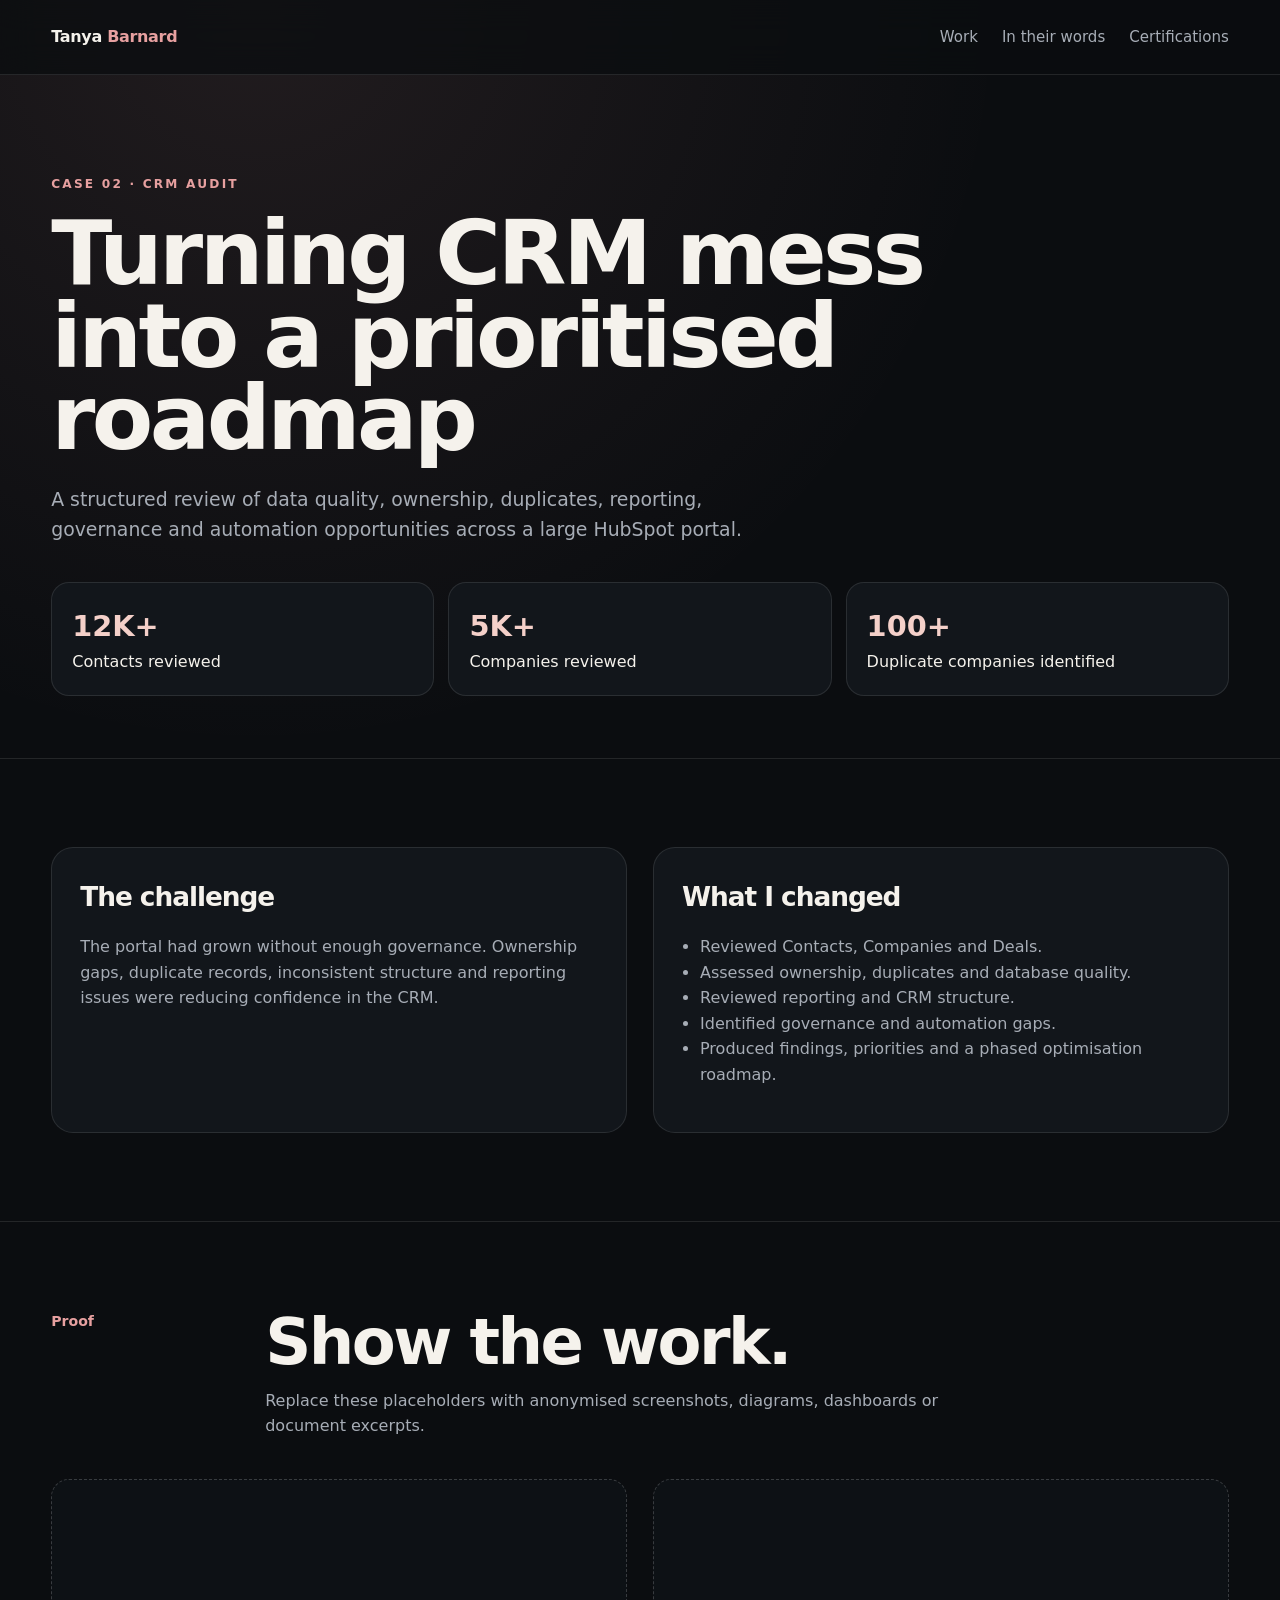
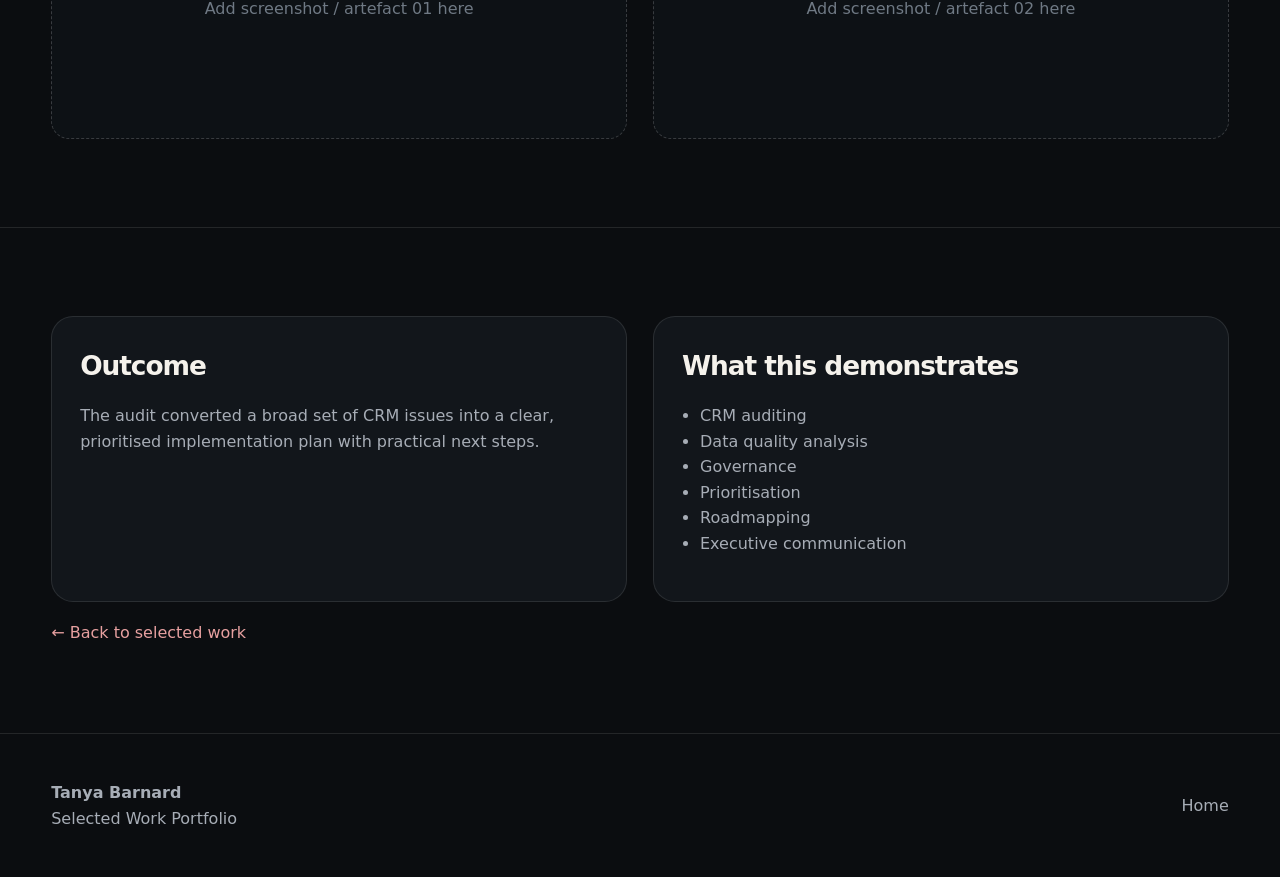
==== cases/crm-audit.html @ 6afacec3 "Create crm-audit.html" ====
<!doctype html>
<html lang="en">
<head>
  <meta charset="utf-8">
  <meta name="viewport" content="width=device-width,initial-scale=1">
  <title>HubSpot CRM Audit | Tanya Barnard</title>
  <link rel="stylesheet" href="../style.css">
</head>
<body>
<nav class="nav">
  <div class="wrap nav-inner">
    <a class="brand" href="../index.html">Tanya <span>Barnard</span></a>
    <div class="links"><a href="../index.html#work">Work</a><a href="../index.html#words">In their words</a><a href="../index.html#certs">Certifications</a></div>
  </div>
</nav>

<header class="case-hero">
  <div class="wrap">
    <div class="kicker">Case 02 · CRM Audit</div>
    <h1>Turning CRM mess into a prioritised roadmap</h1>
    <p class="case-sub">A structured review of data quality, ownership, duplicates, reporting, governance and automation opportunities across a large HubSpot portal.</p>
    <div class="case-stats">
      <div class="case-stat"><b>12K+</b><span>Contacts reviewed</span></div><div class="case-stat"><b>5K+</b><span>Companies reviewed</span></div><div class="case-stat"><b>100+</b><span>Duplicate companies identified</span></div>
    </div>
  </div>
</header>

<section class="section">
  <div class="wrap two-col">
    <div class="content-card">
      <h3>The challenge</h3>
      <p>The portal had grown without enough governance. Ownership gaps, duplicate records, inconsistent structure and reporting issues were reducing confidence in the CRM.</p>
    </div>
    <div class="content-card">
      <h3>What I changed</h3>
      <ul><li>Reviewed Contacts, Companies and Deals.</li><li>Assessed ownership, duplicates and database quality.</li><li>Reviewed reporting and CRM structure.</li><li>Identified governance and automation gaps.</li><li>Produced findings, priorities and a phased optimisation roadmap.</li></ul>
    </div>
  </div>
</section>

<section class="section">
  <div class="wrap">
    <div class="section-head">
      <div class="section-label">Proof</div>
      <div><h2>Show the work.</h2><p>Replace these placeholders with anonymised screenshots, diagrams, dashboards or document excerpts.</p></div>
    </div>
    <div class="two-col">
      <div class="proof">Add screenshot / artefact 01 here</div>
      <div class="proof">Add screenshot / artefact 02 here</div>
    </div>
  </div>
</section>

<section class="section">
  <div class="wrap two-col">
    <div class="content-card">
      <h3>Outcome</h3>
      <p>The audit converted a broad set of CRM issues into a clear, prioritised implementation plan with practical next steps.</p>
    </div>
    <div class="content-card">
      <h3>What this demonstrates</h3>
      <ul><li>CRM auditing</li><li>Data quality analysis</li><li>Governance</li><li>Prioritisation</li><li>Roadmapping</li><li>Executive communication</li></ul>
    </div>
  </div>
  <div class="wrap"><a class="back" href="../index.html#work">← Back to selected work</a></div>
</section>

<footer class="footer">
  <div class="wrap footer-row">
    <div><strong>Tanya Barnard</strong><br>Selected Work Portfolio</div>
    <div><a href="../index.html">Home</a></div>
  </div>
</footer>
</body>
</html>
---- style.css ----
:root{
  --bg:#0b0d10;
  --panel:#12161b;
  --panel-2:#171c22;
  --text:#f5f2ec;
  --muted:#a7adb6;
  --line:rgba(255,255,255,.10);
  --accent:#e7a0a0;
  --accent-2:#f4d0c9;
  --max:1180px;
  --radius:22px;
  --shadow:0 24px 60px rgba(0,0,0,.22);
}
*{box-sizing:border-box}
html{scroll-behavior:smooth}
body{
  margin:0;
  font-family:Inter,ui-sans-serif,system-ui,-apple-system,BlinkMacSystemFont,"Segoe UI",sans-serif;
  background:
    radial-gradient(circle at 20% 0%, rgba(231,160,160,.10), transparent 28%),
    var(--bg);
  color:var(--text);
  line-height:1.6;
}
a{color:inherit;text-decoration:none}
img{max-width:100%;display:block}
.wrap{width:min(92%,var(--max));margin:auto}
.nav{
  position:sticky;top:0;z-index:50;
  backdrop-filter:blur(16px);
  background:rgba(11,13,16,.78);
  border-bottom:1px solid var(--line);
}
.nav-inner{
  min-height:74px;display:flex;align-items:center;justify-content:space-between;gap:28px
}
.brand{font-weight:800;letter-spacing:-.02em}
.brand span{color:var(--accent)}
.links{display:flex;gap:24px;color:var(--muted);font-size:.94rem}
.links a:hover{color:var(--text)}
.hero{padding:112px 0 86px}
.kicker{
  text-transform:uppercase;letter-spacing:.18em;font-size:.76rem;
  color:var(--accent);font-weight:800;margin-bottom:18px
}
h1,h2,h3{letter-spacing:-.04em;margin:0}
h1{font-size:clamp(3.5rem,9vw,7.6rem);line-height:.92;max-width:1050px}
.hero p{max-width:760px;font-size:1.18rem;color:var(--muted);margin:30px 0 0}
.cta-row{display:flex;flex-wrap:wrap;gap:12px;margin-top:34px}
.btn{
  display:inline-flex;align-items:center;justify-content:center;
  padding:13px 19px;border-radius:999px;border:1px solid var(--line);
  font-weight:750;transition:.22s ease
}
.btn.primary{background:var(--accent);color:#171010;border-color:var(--accent)}
.btn:hover{transform:translateY(-2px);box-shadow:0 10px 28px rgba(0,0,0,.25)}
.section{padding:88px 0;border-top:1px solid var(--line)}
.section-head{display:grid;grid-template-columns:180px 1fr;gap:34px;margin-bottom:40px}
.section-label{color:var(--accent);font-weight:800;font-size:.88rem}
.section-head h2{font-size:clamp(2.4rem,5vw,4.6rem);line-height:1}
.section-head p{color:var(--muted);max-width:720px;margin:14px 0 0}
.metric-grid{display:grid;grid-template-columns:repeat(4,1fr);gap:16px}
.metric{
  padding:28px;border:1px solid var(--line);border-radius:var(--radius);
  background:linear-gradient(180deg,var(--panel),#0f1317);
}
.metric b{display:block;font-size:clamp(2.2rem,5vw,4rem);line-height:1;color:var(--accent-2)}
.metric span{display:block;color:var(--muted);margin-top:10px}
.project-grid{display:grid;grid-template-columns:repeat(2,1fr);gap:22px}
.project-card{
  position:relative;overflow:hidden;padding:30px;border:1px solid var(--line);
  border-radius:var(--radius);background:var(--panel);min-height:360px;
  transition:.25s ease;box-shadow:0 0 0 rgba(0,0,0,0)
}
.project-card:before{
  content:"";position:absolute;inset:auto -20% -55% 30%;height:280px;
  background:radial-gradient(circle,rgba(231,160,160,.18),transparent 60%);
  transition:.3s ease
}
.project-card:hover{
  transform:translateY(-6px);border-color:rgba(231,160,160,.45);box-shadow:var(--shadow)
}
.project-card:hover:before{transform:scale(1.15)}
.project-meta{color:var(--accent);text-transform:uppercase;letter-spacing:.14em;font-size:.75rem;font-weight:800}
.project-card h3{font-size:2rem;line-height:1.08;margin-top:18px;max-width:520px}
.project-card p{color:var(--muted);max-width:560px;margin-top:16px}
.tags{display:flex;flex-wrap:wrap;gap:8px;margin-top:22px}
.tag{border:1px solid var(--line);border-radius:999px;padding:7px 10px;color:var(--muted);font-size:.8rem}
.arrow{position:absolute;right:28px;bottom:24px;font-size:1.35rem;color:var(--accent)}
.quote-grid{display:grid;grid-template-columns:repeat(2,1fr);gap:20px}
.quote{
  padding:30px;border:1px solid var(--line);border-radius:var(--radius);background:var(--panel)
}
.quote p{font-size:1.16rem;margin:0 0 22px}
.quote footer{color:var(--muted)}
.cert-grid{display:grid;grid-template-columns:repeat(4,1fr);gap:14px}
.cert{padding:22px;border:1px solid var(--line);border-radius:18px;background:var(--panel)}
.cert small{color:var(--accent);text-transform:uppercase;letter-spacing:.1em}
.cert strong{display:block;margin-top:14px}
.site-proof{display:grid;grid-template-columns:1.25fr .75fr;gap:24px}
.site-proof .box{padding:30px;border:1px solid var(--line);border-radius:var(--radius);background:var(--panel)}
.list div{padding:12px 0;border-bottom:1px solid var(--line);color:var(--muted)}
.footer{padding:46px 0;border-top:1px solid var(--line);color:var(--muted)}
.footer-row{display:flex;justify-content:space-between;gap:20px;align-items:center}
.case-hero{padding:100px 0 62px}
.case-hero h1{font-size:clamp(3.2rem,7vw,6rem);max-width:980px}
.case-sub{font-size:1.18rem;color:var(--muted);max-width:760px;margin-top:24px}
.case-stats{display:grid;grid-template-columns:repeat(3,1fr);gap:14px;margin-top:38px}
.case-stat{padding:20px;border:1px solid var(--line);border-radius:18px;background:var(--panel)}
.case-stat b{display:block;font-size:1.8rem;color:var(--accent-2)}
.two-col{display:grid;grid-template-columns:1fr 1fr;gap:26px}
.content-card{padding:28px;border:1px solid var(--line);border-radius:var(--radius);background:var(--panel)}
.content-card h3{font-size:1.65rem;margin-bottom:14px}
.content-card p,.content-card li{color:var(--muted)}
.content-card ul{padding-left:18px}
.proof{
  min-height:260px;border:1px dashed rgba(255,255,255,.18);border-radius:18px;
  background:#0d1115;display:flex;align-items:center;justify-content:center;
  text-align:center;color:#6f7984;padding:24px
}
.back{display:inline-block;margin-top:18px;color:var(--accent)}
@media(max-width:900px){
  .metric-grid,.cert-grid{grid-template-columns:repeat(2,1fr)}
  .project-grid,.quote-grid,.two-col,.site-proof{grid-template-columns:1fr}
  .section-head{grid-template-columns:1fr}
  .case-stats{grid-template-columns:1fr}
}
@media(max-width:620px){
  .links{display:none}
  .metric-grid,.cert-grid{grid-template-columns:1fr}
  .hero{padding-top:84px}
  .footer-row{flex-direction:column;align-items:flex-start}
}
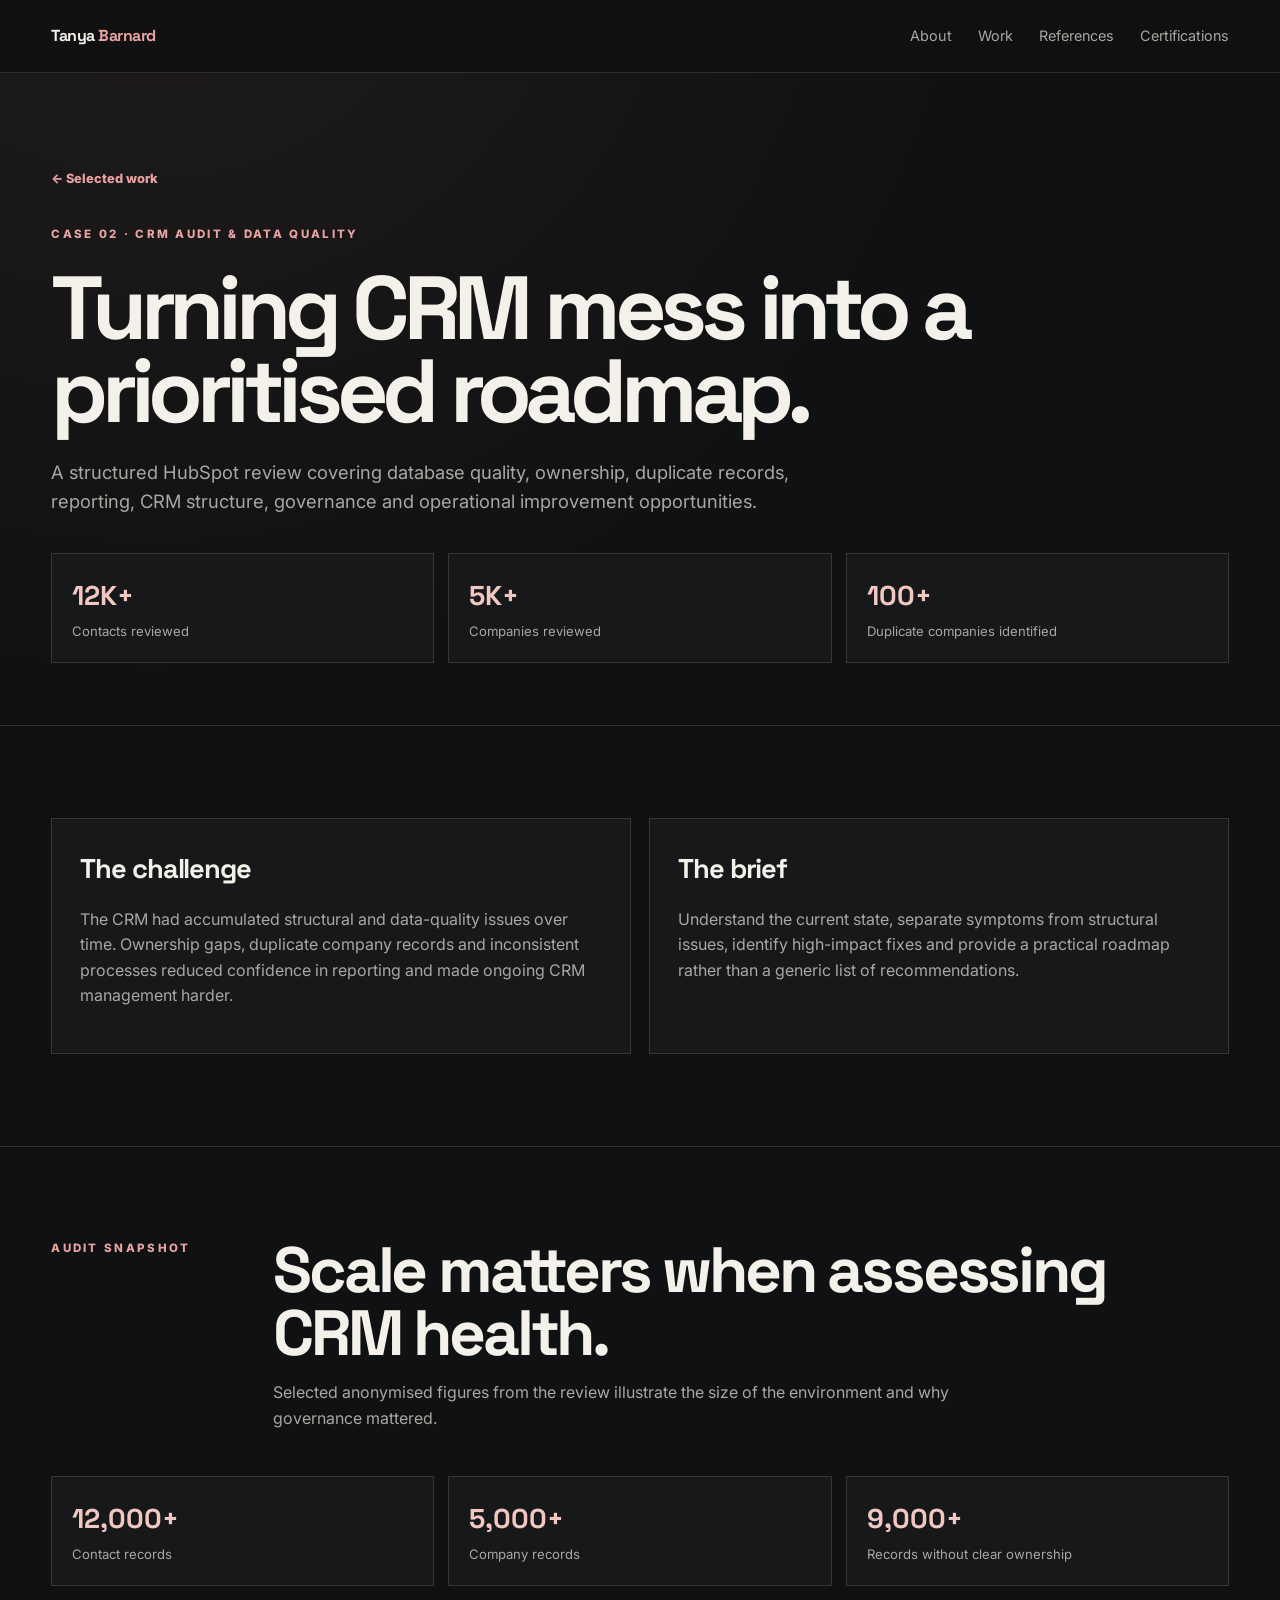
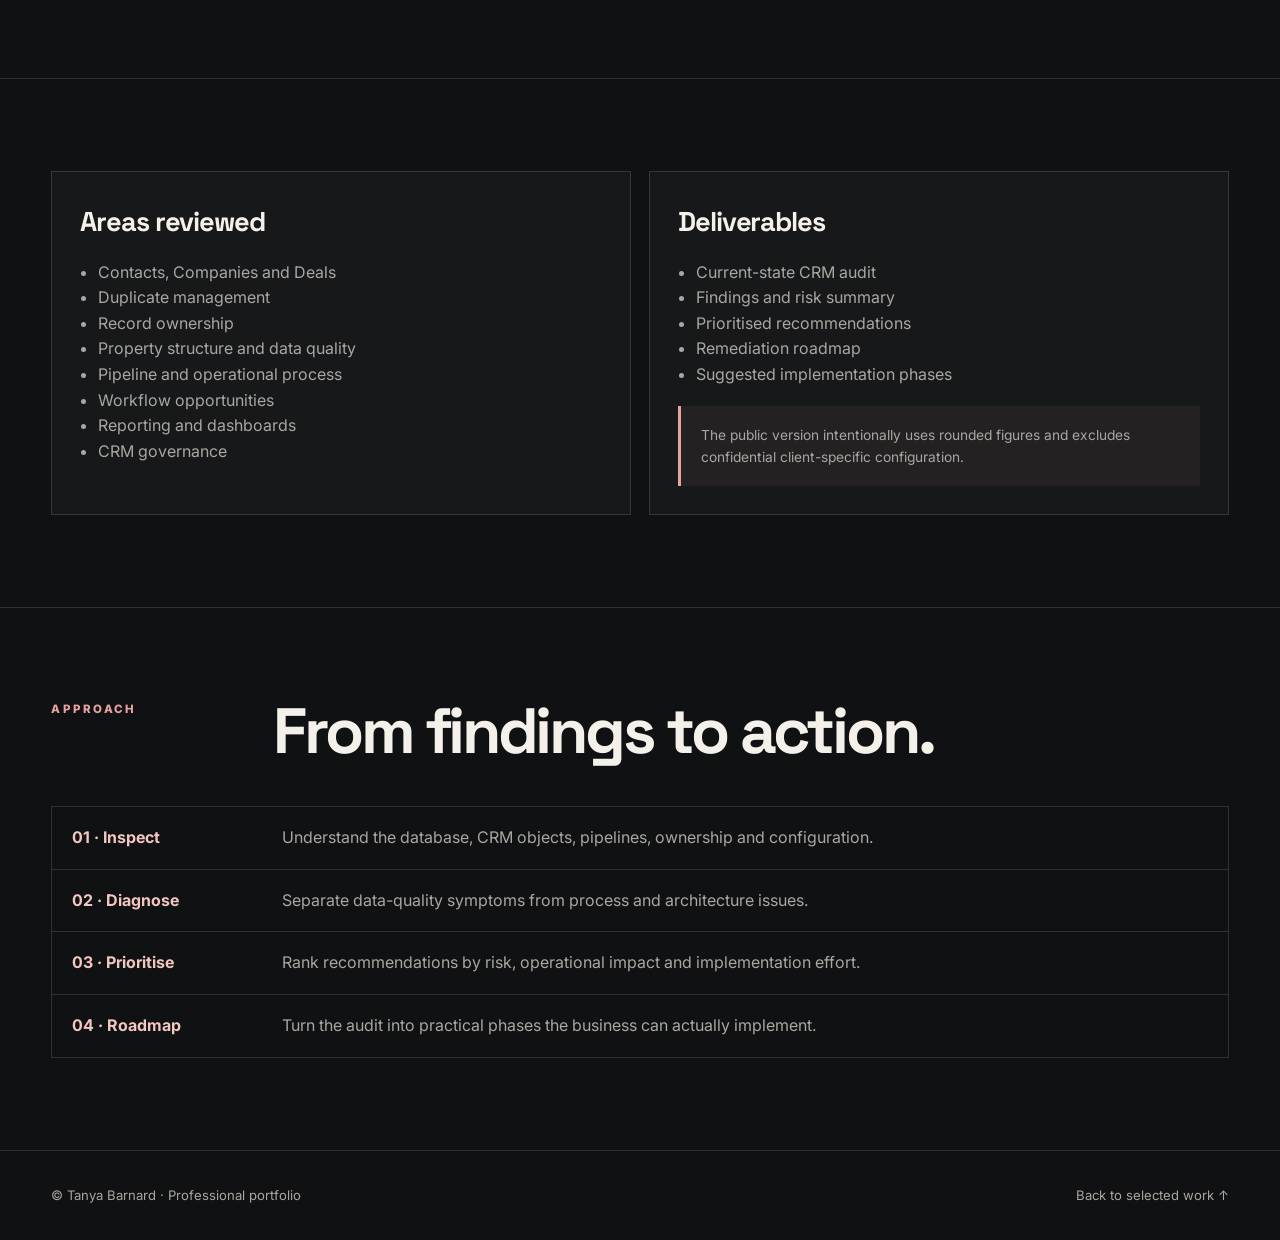
==== commit 70047df3: "Add files via upload" ====
--- a/cases/crm-audit.html
+++ b/cases/crm-audit.html
@@ -3,37 +3,47 @@
 <head>
   <meta charset="utf-8">
   <meta name="viewport" content="width=device-width,initial-scale=1">
-  <title>HubSpot CRM Audit | Tanya Barnard</title>
+  <title>HubSpot CRM Audit &amp; Data Quality | Tanya Barnard</title>
+  <meta name="description" content="HubSpot CRM Audit &amp; Data Quality case study by Tanya Barnard.">
   <link rel="stylesheet" href="../style.css">
 </head>
 <body>
 <nav class="nav">
   <div class="wrap nav-inner">
-    <a class="brand" href="../index.html">Tanya <span>Barnard</span></a>
-    <div class="links"><a href="../index.html#work">Work</a><a href="../index.html#words">In their words</a><a href="../index.html#certs">Certifications</a></div>
+    <a class="brand" href="../index.html">Tanya <b>Barnard</b></a>
+    <div class="nav-links">
+      <a href="../index.html#about">About</a>
+      <a href="../index.html#work">Work</a>
+      <a href="../index.html#references">References</a>
+      <a href="../index.html#certifications">Certifications</a>
+    </div>
   </div>
 </nav>
 
 <header class="case-hero">
   <div class="wrap">
-    <div class="kicker">Case 02 · CRM Audit</div>
-    <h1>Turning CRM mess into a prioritised roadmap</h1>
-    <p class="case-sub">A structured review of data quality, ownership, duplicates, reporting, governance and automation opportunities across a large HubSpot portal.</p>
+    <a class="back" href="../index.html#work">← Selected work</a>
+    <div class="eyebrow" style="margin-top:34px">Case 02 · CRM Audit & Data Quality</div>
+    <h1>Turning CRM mess into a prioritised roadmap.</h1>
+    <p>A structured HubSpot review covering database quality, ownership, duplicate records, reporting, CRM structure, governance and operational improvement opportunities.</p>
+
     <div class="case-stats">
-      <div class="case-stat"><b>12K+</b><span>Contacts reviewed</span></div><div class="case-stat"><b>5K+</b><span>Companies reviewed</span></div><div class="case-stat"><b>100+</b><span>Duplicate companies identified</span></div>
+      <div class="case-stat"><strong>12K+</strong><span>Contacts reviewed</span></div>
+      <div class="case-stat"><strong>5K+</strong><span>Companies reviewed</span></div>
+      <div class="case-stat"><strong>100+</strong><span>Duplicate companies identified</span></div>
     </div>
   </div>
 </header>
 
 <section class="section">
-  <div class="wrap two-col">
-    <div class="content-card">
+  <div class="wrap case-two">
+    <div class="case-panel">
       <h3>The challenge</h3>
-      <p>The portal had grown without enough governance. Ownership gaps, duplicate records, inconsistent structure and reporting issues were reducing confidence in the CRM.</p>
+      <p>The CRM had accumulated structural and data-quality issues over time. Ownership gaps, duplicate company records and inconsistent processes reduced confidence in reporting and made ongoing CRM management harder.</p>
     </div>
-    <div class="content-card">
-      <h3>What I changed</h3>
-      <ul><li>Reviewed Contacts, Companies and Deals.</li><li>Assessed ownership, duplicates and database quality.</li><li>Reviewed reporting and CRM structure.</li><li>Identified governance and automation gaps.</li><li>Produced findings, priorities and a phased optimisation roadmap.</li></ul>
+    <div class="case-panel">
+      <h3>The brief</h3>
+      <p>Understand the current state, separate symptoms from structural issues, identify high-impact fixes and provide a practical roadmap rather than a generic list of recommendations.</p>
     </div>
   </div>
 </section>
@@ -41,35 +51,72 @@
 <section class="section">
   <div class="wrap">
     <div class="section-head">
-      <div class="section-label">Proof</div>
-      <div><h2>Show the work.</h2><p>Replace these placeholders with anonymised screenshots, diagrams, dashboards or document excerpts.</p></div>
+      <div class="eyebrow">Audit snapshot</div>
+      <div>
+        <h2>Scale matters when assessing CRM health.</h2>
+        <p>Selected anonymised figures from the review illustrate the size of the environment and why governance mattered.</p>
+      </div>
     </div>
-    <div class="two-col">
-      <div class="proof">Add screenshot / artefact 01 here</div>
-      <div class="proof">Add screenshot / artefact 02 here</div>
+
+    <div class="case-stats">
+      <div class="case-stat"><strong>12,000+</strong><span>Contact records</span></div>
+      <div class="case-stat"><strong>5,000+</strong><span>Company records</span></div>
+      <div class="case-stat"><strong>9,000+</strong><span>Records without clear ownership</span></div>
     </div>
   </div>
 </section>
 
 <section class="section">
-  <div class="wrap two-col">
-    <div class="content-card">
-      <h3>Outcome</h3>
-      <p>The audit converted a broad set of CRM issues into a clear, prioritised implementation plan with practical next steps.</p>
+  <div class="wrap case-two">
+    <div class="case-panel">
+      <h3>Areas reviewed</h3>
+      <ul>
+        <li>Contacts, Companies and Deals</li>
+        <li>Duplicate management</li>
+        <li>Record ownership</li>
+        <li>Property structure and data quality</li>
+        <li>Pipeline and operational process</li>
+        <li>Workflow opportunities</li>
+        <li>Reporting and dashboards</li>
+        <li>CRM governance</li>
+      </ul>
     </div>
-    <div class="content-card">
-      <h3>What this demonstrates</h3>
-      <ul><li>CRM auditing</li><li>Data quality analysis</li><li>Governance</li><li>Prioritisation</li><li>Roadmapping</li><li>Executive communication</li></ul>
+
+    <div class="case-panel">
+      <h3>Deliverables</h3>
+      <ul>
+        <li>Current-state CRM audit</li>
+        <li>Findings and risk summary</li>
+        <li>Prioritised recommendations</li>
+        <li>Remediation roadmap</li>
+        <li>Suggested implementation phases</li>
+      </ul>
+      <div class="case-note">The public version intentionally uses rounded figures and excludes confidential client-specific configuration.</div>
     </div>
   </div>
-  <div class="wrap"><a class="back" href="../index.html#work">← Back to selected work</a></div>
+</section>
+
+<section class="section">
+  <div class="wrap">
+    <div class="section-head">
+      <div class="eyebrow">Approach</div>
+      <div><h2>From findings to action.</h2></div>
+    </div>
+
+    <div class="timeline">
+      <div class="timeline-row"><strong>01 · Inspect</strong><span>Understand the database, CRM objects, pipelines, ownership and configuration.</span></div>
+      <div class="timeline-row"><strong>02 · Diagnose</strong><span>Separate data-quality symptoms from process and architecture issues.</span></div>
+      <div class="timeline-row"><strong>03 · Prioritise</strong><span>Rank recommendations by risk, operational impact and implementation effort.</span></div>
+      <div class="timeline-row"><strong>04 · Roadmap</strong><span>Turn the audit into practical phases the business can actually implement.</span></div>
+    </div>
+  </div>
 </section>
 
 <footer class="footer">
   <div class="wrap footer-row">
-    <div><strong>Tanya Barnard</strong><br>Selected Work Portfolio</div>
-    <div><a href="../index.html">Home</a></div>
+    <span>© Tanya Barnard · Professional portfolio</span>
+    <span><a href="../index.html#work">Back to selected work ↑</a></span>
   </div>
 </footer>
 </body>
-</html>
+</html>
--- a/style.css
+++ b/style.css
@@ -1,134 +1,323 @@
+
+@import url('https://fonts.googleapis.com/css2?family=Inter:wght@400;500;600;700;800&family=Space+Grotesk:wght@500;600;700&display=swap');
 
 :root{
-  --bg:#0b0d10;
-  --panel:#12161b;
-  --panel-2:#171c22;
-  --text:#f5f2ec;
-  --muted:#a7adb6;
-  --line:rgba(255,255,255,.10);
-  --accent:#e7a0a0;
-  --accent-2:#f4d0c9;
+  --bg:#101112;
+  --panel:#16181a;
+  --panel-2:#1b1d20;
+  --text:#f4f1eb;
+  --muted:#aaa7a2;
+  --subtle:#74716d;
+  --accent:#e9a2a2;
+  --accent-soft:#f3c7c1;
+  --cream:#f1eee7;
+  --ink:#111214;
+  --line:rgba(255,255,255,.13);
+  --line-strong:rgba(255,255,255,.24);
   --max:1180px;
-  --radius:22px;
-  --shadow:0 24px 60px rgba(0,0,0,.22);
-}
+}
+
 *{box-sizing:border-box}
 html{scroll-behavior:smooth}
 body{
   margin:0;
-  font-family:Inter,ui-sans-serif,system-ui,-apple-system,BlinkMacSystemFont,"Segoe UI",sans-serif;
   background:
-    radial-gradient(circle at 20% 0%, rgba(231,160,160,.10), transparent 28%),
+    radial-gradient(circle at 12% -5%, rgba(233,162,162,.08), transparent 26%),
     var(--bg);
   color:var(--text);
+  font-family:"Inter",system-ui,-apple-system,BlinkMacSystemFont,"Segoe UI",sans-serif;
   line-height:1.6;
 }
 a{color:inherit;text-decoration:none}
-img{max-width:100%;display:block}
-.wrap{width:min(92%,var(--max));margin:auto}
+img{display:block;max-width:100%}
+button,input,textarea{font:inherit}
+.wrap{width:min(92%,var(--max));margin-inline:auto}
+.display{font-family:"Space Grotesk","Inter",sans-serif;letter-spacing:-.05em}
+.eyebrow{
+  font-size:.72rem;font-weight:800;letter-spacing:.2em;text-transform:uppercase;color:var(--accent)
+}
+.section{padding:92px 0;border-top:1px solid var(--line)}
+.section-head{
+  display:grid;grid-template-columns:180px 1fr;gap:42px;align-items:start;margin-bottom:44px
+}
+.section-head h2{
+  font-family:"Space Grotesk","Inter",sans-serif;
+  font-size:clamp(2.7rem,5vw,4.8rem);
+  line-height:.98;letter-spacing:-.05em;margin:0
+}
+.section-head p{max-width:720px;color:var(--muted);margin:16px 0 0}
+.muted{color:var(--muted)}
+
 .nav{
-  position:sticky;top:0;z-index:50;
-  backdrop-filter:blur(16px);
-  background:rgba(11,13,16,.78);
-  border-bottom:1px solid var(--line);
+  position:sticky;top:0;z-index:99;
+  background:rgba(16,17,18,.88);
+  backdrop-filter:blur(18px);
+  border-bottom:1px solid var(--line)
 }
 .nav-inner{
-  min-height:74px;display:flex;align-items:center;justify-content:space-between;gap:28px
-}
-.brand{font-weight:800;letter-spacing:-.02em}
-.brand span{color:var(--accent)}
-.links{display:flex;gap:24px;color:var(--muted);font-size:.94rem}
-.links a:hover{color:var(--text)}
-.hero{padding:112px 0 86px}
-.kicker{
-  text-transform:uppercase;letter-spacing:.18em;font-size:.76rem;
-  color:var(--accent);font-weight:800;margin-bottom:18px
-}
-h1,h2,h3{letter-spacing:-.04em;margin:0}
-h1{font-size:clamp(3.5rem,9vw,7.6rem);line-height:.92;max-width:1050px}
-.hero p{max-width:760px;font-size:1.18rem;color:var(--muted);margin:30px 0 0}
-.cta-row{display:flex;flex-wrap:wrap;gap:12px;margin-top:34px}
+  min-height:72px;display:flex;align-items:center;justify-content:space-between;gap:24px
+}
+.brand{font-family:"Space Grotesk","Inter",sans-serif;font-weight:700;letter-spacing:-.03em}
+.brand b{color:var(--accent)}
+.nav-links{display:flex;gap:26px;color:var(--muted);font-size:.9rem}
+.nav-links a{transition:.2s ease}
+.nav-links a:hover{color:var(--text)}
+
+.hero{padding:96px 0 80px}
+.hero-grid{display:grid;grid-template-columns:1.2fr .8fr;gap:72px;align-items:center}
+.role-chip{
+  display:inline-flex;padding:7px 12px;background:var(--accent);color:var(--ink);
+  font-size:.72rem;font-weight:800;letter-spacing:.08em;text-transform:uppercase;margin-bottom:24px
+}
+.hero h1{
+  font-family:"Space Grotesk","Inter",sans-serif;
+  font-size:clamp(4rem,8vw,7.4rem);
+  line-height:.87;letter-spacing:-.07em;margin:0
+}
+.hero h1 span{color:var(--accent)}
+.hero-lead{font-size:1.32rem;line-height:1.45;max-width:680px;margin:30px 0 0}
+.hero-about{max-width:680px;color:var(--muted);margin:18px 0 0}
+.hero-about strong{color:var(--text);font-weight:600}
+.focus-label{
+  margin-top:34px;color:var(--subtle);font-size:.67rem;font-weight:800;letter-spacing:.16em;text-transform:uppercase
+}
+.focus-tags{display:flex;flex-wrap:wrap;gap:9px;margin-top:12px}
+.focus-tags span{
+  border:1px solid var(--line-strong);padding:8px 12px;font-size:.78rem;font-weight:700
+}
+.hero-actions{display:flex;flex-wrap:wrap;gap:12px;margin-top:34px}
 .btn{
   display:inline-flex;align-items:center;justify-content:center;
-  padding:13px 19px;border-radius:999px;border:1px solid var(--line);
-  font-weight:750;transition:.22s ease
-}
-.btn.primary{background:var(--accent);color:#171010;border-color:var(--accent)}
-.btn:hover{transform:translateY(-2px);box-shadow:0 10px 28px rgba(0,0,0,.25)}
-.section{padding:88px 0;border-top:1px solid var(--line)}
-.section-head{display:grid;grid-template-columns:180px 1fr;gap:34px;margin-bottom:40px}
-.section-label{color:var(--accent);font-weight:800;font-size:.88rem}
-.section-head h2{font-size:clamp(2.4rem,5vw,4.6rem);line-height:1}
-.section-head p{color:var(--muted);max-width:720px;margin:14px 0 0}
-.metric-grid{display:grid;grid-template-columns:repeat(4,1fr);gap:16px}
-.metric{
-  padding:28px;border:1px solid var(--line);border-radius:var(--radius);
-  background:linear-gradient(180deg,var(--panel),#0f1317);
-}
-.metric b{display:block;font-size:clamp(2.2rem,5vw,4rem);line-height:1;color:var(--accent-2)}
-.metric span{display:block;color:var(--muted);margin-top:10px}
-.project-grid{display:grid;grid-template-columns:repeat(2,1fr);gap:22px}
+  border:1px solid var(--line-strong);padding:12px 19px;font-weight:800;transition:.2s ease
+}
+.btn.primary{background:var(--cream);color:var(--ink);border-color:var(--cream)}
+.btn:hover{transform:translateY(-2px)}
+.photo-frame{position:relative;padding:11px 0 0 11px}
+.photo-frame:before{
+  content:"";position:absolute;inset:0 11px 11px 0;border:1px solid var(--accent);z-index:0
+}
+.hero-photo{
+  position:relative;z-index:1;width:100%;aspect-ratio:4/5;object-fit:cover;
+  filter:grayscale(100%) contrast(1.04);transition:filter .55s ease, transform .55s ease
+}
+.photo-frame:hover .hero-photo{filter:grayscale(0%) contrast(1);transform:translate(-3px,3px)}
+
+.tools{
+  overflow:hidden;border-top:1px solid var(--line);border-bottom:1px solid var(--line)
+}
+.tools-meta{
+  display:flex;justify-content:space-between;gap:20px;padding:28px 0 14px;
+  color:var(--accent);font-size:.66rem;font-weight:800;letter-spacing:.2em;text-transform:uppercase
+}
+.ticker{overflow:hidden;white-space:nowrap;padding:0 0 26px}
+.ticker-track{
+  display:inline-flex;align-items:center;gap:34px;min-width:max-content;
+  animation:marquee 34s linear infinite
+}
+.ticker:hover .ticker-track{animation-play-state:paused}
+.ticker-track span{
+  font-family:"Space Grotesk","Inter",sans-serif;font-size:clamp(1.8rem,3.7vw,3rem);
+  font-weight:600;color:#5d5f62;letter-spacing:-.04em
+}
+.ticker-track i{font-style:normal;color:#34363a;font-size:.7rem}
+@keyframes marquee{to{transform:translateX(-50%)}}
+
+.skills-intro{
+  display:grid;grid-template-columns:1fr .58fr;gap:54px;
+  padding-bottom:40px;border-bottom:1px solid var(--line)
+}
+.skills-intro h2{
+  font-family:"Space Grotesk","Inter",sans-serif;font-size:clamp(3.1rem,6vw,5.2rem);
+  line-height:.95;letter-spacing:-.06em;margin:12px 0 0
+}
+.skills-intro h2 span{color:var(--accent)}
+.skills-intro p{color:var(--muted);margin:12px 0 0}
+.skills-grid{
+  display:grid;grid-template-columns:repeat(4,1fr);
+  border-left:1px solid var(--line);margin-top:44px
+}
+.skill-card{
+  padding:24px;min-height:385px;border-right:1px solid var(--line);
+  border-top:1px solid var(--line);border-bottom:1px solid var(--line)
+}
+.skill-top{display:flex;justify-content:space-between;align-items:center;margin-bottom:28px}
+.skill-no{
+  background:var(--accent);color:var(--ink);padding:4px 8px;
+  font-size:.64rem;font-weight:900;letter-spacing:.08em
+}
+.skill-glyph{color:#9b9893}
+.skill-card h3{
+  font-family:"Space Grotesk","Inter",sans-serif;font-size:1.28rem;line-height:1.08;margin:0 0 8px
+}
+.skill-card > p{font-size:.82rem;color:var(--muted);min-height:50px}
+.skill-list{list-style:none;padding:0;margin:24px 0 0}
+.skill-list li{
+  display:flex;justify-content:space-between;gap:14px;align-items:center;
+  padding:11px 0;border-bottom:1px solid var(--line);
+  font-size:.75rem;font-weight:800;letter-spacing:.05em;text-transform:uppercase;color:#bbb
+}
+.skill-list li:after{content:"";width:22px;height:2px;background:var(--accent);opacity:.7}
+
+.workstyle-grid{display:grid;grid-template-columns:.9fr 1.1fr;gap:22px}
+.pattern-card,.strength-card{
+  background:var(--panel);border:1px solid var(--line);padding:30px
+}
+.pattern-card h3,.strength-card h3{
+  font-family:"Space Grotesk","Inter",sans-serif;font-size:1.65rem;margin:0 0 8px;letter-spacing:-.04em
+}
+.pattern-card > p,.strength-card > p{color:var(--muted);font-size:.9rem}
+.bar-row{display:grid;grid-template-columns:92px 1fr 48px;gap:14px;align-items:center;margin-top:18px}
+.bar-row span{font-size:.78rem;color:#c9c6c0;font-weight:700}
+.bar{height:10px;background:#24272a;overflow:hidden}
+.bar > b{display:block;height:100%;background:var(--accent)}
+.bar-row strong{text-align:right;font-size:.82rem}
+.strength-tags{display:flex;flex-wrap:wrap;gap:10px;margin-top:24px}
+.strength-tags span{
+  border:1px solid var(--line-strong);padding:10px 13px;font-weight:700;font-size:.85rem
+}
+.strength-tags span.primary{background:var(--accent);color:var(--ink);border-color:var(--accent)}
+.assessment-caption{
+  margin-top:18px;color:var(--subtle);font-size:.74rem
+}
+
+.project-grid{display:grid;grid-template-columns:repeat(2,1fr);gap:18px}
 .project-card{
-  position:relative;overflow:hidden;padding:30px;border:1px solid var(--line);
-  border-radius:var(--radius);background:var(--panel);min-height:360px;
-  transition:.25s ease;box-shadow:0 0 0 rgba(0,0,0,0)
+  position:relative;overflow:hidden;min-height:360px;padding:30px;
+  background:var(--panel);border:1px solid var(--line);transition:.25s ease
 }
 .project-card:before{
-  content:"";position:absolute;inset:auto -20% -55% 30%;height:280px;
-  background:radial-gradient(circle,rgba(231,160,160,.18),transparent 60%);
+  content:"";position:absolute;width:330px;height:330px;right:-180px;bottom:-220px;
+  background:radial-gradient(circle,rgba(233,162,162,.23),transparent 66%);
   transition:.3s ease
 }
 .project-card:hover{
-  transform:translateY(-6px);border-color:rgba(231,160,160,.45);box-shadow:var(--shadow)
-}
-.project-card:hover:before{transform:scale(1.15)}
-.project-meta{color:var(--accent);text-transform:uppercase;letter-spacing:.14em;font-size:.75rem;font-weight:800}
-.project-card h3{font-size:2rem;line-height:1.08;margin-top:18px;max-width:520px}
-.project-card p{color:var(--muted);max-width:560px;margin-top:16px}
-.tags{display:flex;flex-wrap:wrap;gap:8px;margin-top:22px}
-.tag{border:1px solid var(--line);border-radius:999px;padding:7px 10px;color:var(--muted);font-size:.8rem}
-.arrow{position:absolute;right:28px;bottom:24px;font-size:1.35rem;color:var(--accent)}
-.quote-grid{display:grid;grid-template-columns:repeat(2,1fr);gap:20px}
-.quote{
-  padding:30px;border:1px solid var(--line);border-radius:var(--radius);background:var(--panel)
-}
-.quote p{font-size:1.16rem;margin:0 0 22px}
-.quote footer{color:var(--muted)}
+  transform:translateY(-6px);border-color:rgba(233,162,162,.55);
+  box-shadow:0 24px 60px rgba(0,0,0,.22)
+}
+.project-card:hover:before{transform:scale(1.5)}
+.project-meta{
+  color:var(--accent);font-size:.68rem;font-weight:800;letter-spacing:.14em;text-transform:uppercase
+}
+.project-card h3{
+  font-family:"Space Grotesk","Inter",sans-serif;font-size:2rem;line-height:1.06;
+  letter-spacing:-.05em;margin:24px 0 0;max-width:540px
+}
+.project-card p{color:var(--muted);max-width:570px}
+.project-metrics{display:flex;flex-wrap:wrap;gap:16px;margin:24px 0 0}
+.project-metrics strong{
+  display:block;font-family:"Space Grotesk","Inter",sans-serif;font-size:1.3rem;color:var(--accent-soft)
+}
+.project-metrics span{font-size:.72rem;color:var(--muted)}
+.tags{display:flex;flex-wrap:wrap;gap:7px;margin-top:22px}
+.tags span{border:1px solid var(--line);padding:6px 9px;color:#aaa;font-size:.72rem}
+.project-arrow{position:absolute;right:26px;bottom:22px;color:var(--accent);font-size:1.3rem}
+.project-card.wide{grid-column:span 2}
+
+.references-title{
+  font-family:"Space Grotesk","Inter",sans-serif;font-size:clamp(3.8rem,7vw,6.4rem);
+  line-height:.95;letter-spacing:-.07em;font-weight:500;margin:12px 0 58px
+}
+.references-title span{color:var(--accent)}
+.refs-grid{display:grid;grid-template-columns:1.25fr .75fr;gap:18px}
+.ref-card{
+  min-height:370px;padding:42px;margin:0;display:flex;flex-direction:column;justify-content:space-between
+}
+.ref-card.light{background:var(--cream);color:var(--ink)}
+.ref-card.dark{background:var(--panel-2);border:1px solid var(--line)}
+.quote-mark{font-family:Georgia,serif;font-size:4.5rem;line-height:.7;color:#7b7974}
+.ref-card p{font-size:1.12rem;line-height:1.72;margin:26px 0 32px}
+.ref-card footer{padding-top:18px;border-top:1px solid rgba(120,120,120,.4)}
+.ref-card footer strong,.ref-card footer span{display:block}
+.ref-card footer span{font-size:.8rem;margin-top:4px;opacity:.65}
+.refs-grid .ref-card:nth-child(3){grid-column:span 1}
+.refs-grid .ref-card:nth-child(4){grid-column:span 1}
+
 .cert-grid{display:grid;grid-template-columns:repeat(4,1fr);gap:14px}
-.cert{padding:22px;border:1px solid var(--line);border-radius:18px;background:var(--panel)}
-.cert small{color:var(--accent);text-transform:uppercase;letter-spacing:.1em}
-.cert strong{display:block;margin-top:14px}
-.site-proof{display:grid;grid-template-columns:1.25fr .75fr;gap:24px}
-.site-proof .box{padding:30px;border:1px solid var(--line);border-radius:var(--radius);background:var(--panel)}
-.list div{padding:12px 0;border-bottom:1px solid var(--line);color:var(--muted)}
-.footer{padding:46px 0;border-top:1px solid var(--line);color:var(--muted)}
-.footer-row{display:flex;justify-content:space-between;gap:20px;align-items:center}
-.case-hero{padding:100px 0 62px}
-.case-hero h1{font-size:clamp(3.2rem,7vw,6rem);max-width:980px}
-.case-sub{font-size:1.18rem;color:var(--muted);max-width:760px;margin-top:24px}
-.case-stats{display:grid;grid-template-columns:repeat(3,1fr);gap:14px;margin-top:38px}
-.case-stat{padding:20px;border:1px solid var(--line);border-radius:18px;background:var(--panel)}
-.case-stat b{display:block;font-size:1.8rem;color:var(--accent-2)}
-.two-col{display:grid;grid-template-columns:1fr 1fr;gap:26px}
-.content-card{padding:28px;border:1px solid var(--line);border-radius:var(--radius);background:var(--panel)}
-.content-card h3{font-size:1.65rem;margin-bottom:14px}
-.content-card p,.content-card li{color:var(--muted)}
-.content-card ul{padding-left:18px}
-.proof{
-  min-height:260px;border:1px dashed rgba(255,255,255,.18);border-radius:18px;
-  background:#0d1115;display:flex;align-items:center;justify-content:center;
-  text-align:center;color:#6f7984;padding:24px
-}
-.back{display:inline-block;margin-top:18px;color:var(--accent)}
-@media(max-width:900px){
-  .metric-grid,.cert-grid{grid-template-columns:repeat(2,1fr)}
-  .project-grid,.quote-grid,.two-col,.site-proof{grid-template-columns:1fr}
-  .section-head{grid-template-columns:1fr}
+.cert{
+  min-height:155px;padding:22px;border:1px solid var(--line);background:var(--panel);
+  display:flex;flex-direction:column;justify-content:space-between;transition:.2s ease
+}
+.cert:hover{border-color:rgba(233,162,162,.5);transform:translateY(-3px)}
+.cert small{color:var(--accent);font-weight:800;letter-spacing:.1em;text-transform:uppercase}
+.cert strong{font-family:"Space Grotesk","Inter",sans-serif;font-size:1.02rem}
+
+.contact-strip{
+  padding:56px 0;border-top:1px solid var(--line);background:var(--cream);color:var(--ink)
+}
+.contact-inner{display:flex;justify-content:space-between;gap:28px;align-items:center}
+.contact-inner h2{
+  font-family:"Space Grotesk","Inter",sans-serif;font-size:clamp(2rem,4vw,3.8rem);
+  line-height:1;letter-spacing:-.06em;margin:0
+}
+.contact-links{display:flex;flex-wrap:wrap;gap:12px}
+.contact-links a{border:1px solid #1a1a1a;padding:11px 15px;font-weight:800}
+.footer{padding:34px 0;border-top:1px solid var(--line);color:var(--muted);font-size:.82rem}
+.footer-row{display:flex;justify-content:space-between;gap:18px}
+
+.case-hero{padding:92px 0 62px}
+.case-hero .back{color:var(--accent);font-size:.8rem;font-weight:800}
+.case-hero h1{
+  font-family:"Space Grotesk","Inter",sans-serif;font-size:clamp(3.3rem,7vw,6.2rem);
+  line-height:.93;letter-spacing:-.07em;max-width:1000px;margin:24px 0 0
+}
+.case-hero > .wrap > p{font-size:1.15rem;color:var(--muted);max-width:790px;margin:24px 0 0}
+.case-stats{display:grid;grid-template-columns:repeat(3,1fr);gap:14px;margin-top:36px}
+.case-stat{background:var(--panel);border:1px solid var(--line);padding:20px}
+.case-stat strong{
+  display:block;font-family:"Space Grotesk","Inter",sans-serif;font-size:1.7rem;color:var(--accent-soft)
+}
+.case-stat span{display:block;color:var(--muted);font-size:.82rem;margin-top:4px}
+.case-two{display:grid;grid-template-columns:1fr 1fr;gap:18px}
+.case-panel{background:var(--panel);border:1px solid var(--line);padding:28px}
+.case-panel h3{
+  font-family:"Space Grotesk","Inter",sans-serif;font-size:1.7rem;letter-spacing:-.04em;margin:0 0 12px
+}
+.case-panel p,.case-panel li{color:var(--muted)}
+.case-panel ul{padding-left:18px}
+.flow{
+  display:grid;grid-template-columns:1fr auto 1fr;gap:14px;align-items:stretch;margin-top:22px
+}
+.flow-col{border:1px solid var(--line);padding:24px;background:var(--panel)}
+.flow-col h4{
+  margin:0 0 14px;font-family:"Space Grotesk","Inter",sans-serif;font-size:1.15rem
+}
+.flow-col ul{list-style:none;padding:0;margin:0}
+.flow-col li{padding:9px 0;border-bottom:1px solid var(--line);color:var(--muted);font-size:.85rem}
+.flow-arrow{display:flex;align-items:center;color:var(--accent);font-size:1.7rem}
+.timeline{display:grid;gap:0;margin-top:22px;border:1px solid var(--line)}
+.timeline-row{
+  display:grid;grid-template-columns:190px 1fr;gap:20px;padding:18px 20px;border-bottom:1px solid var(--line)
+}
+.timeline-row:last-child{border-bottom:0}
+.timeline-row strong{color:var(--accent-soft)}
+.timeline-row span{color:var(--muted)}
+.case-note{
+  padding:18px 20px;border-left:3px solid var(--accent);background:rgba(233,162,162,.06);
+  color:var(--muted);font-size:.86rem;margin-top:18px
+}
+.source-link{
+  display:inline-flex;margin-top:18px;border:1px solid var(--line-strong);padding:10px 14px;font-weight:800
+}
+
+@media(max-width:960px){
+  .hero-grid,.skills-intro,.workstyle-grid,.section-head,.case-two{grid-template-columns:1fr}
+  .skills-grid,.cert-grid{grid-template-columns:repeat(2,1fr)}
+  .refs-grid{grid-template-columns:1fr}
+  .project-card.wide{grid-column:span 2}
+  .photo-frame{max-width:520px}
+}
+@media(max-width:700px){
+  .nav-links{display:none}
+  .hero{padding-top:72px}
+  .hero-grid{gap:48px}
+  .skills-grid,.project-grid,.cert-grid{grid-template-columns:1fr}
+  .project-card.wide{grid-column:span 1}
+  .refs-grid .ref-card:nth-child(3),.refs-grid .ref-card:nth-child(4){grid-column:auto}
+  .tools-meta,.contact-inner,.footer-row{flex-direction:column;align-items:flex-start}
   .case-stats{grid-template-columns:1fr}
-}
-@media(max-width:620px){
-  .links{display:none}
-  .metric-grid,.cert-grid{grid-template-columns:1fr}
-  .hero{padding-top:84px}
-  .footer-row{flex-direction:column;align-items:flex-start}
-}
+  .flow{grid-template-columns:1fr}
+  .flow-arrow{transform:rotate(90deg);justify-content:center}
+  .timeline-row{grid-template-columns:1fr}
+  .hero h1{font-size:4.2rem}
+  .ref-card{padding:30px}
+}
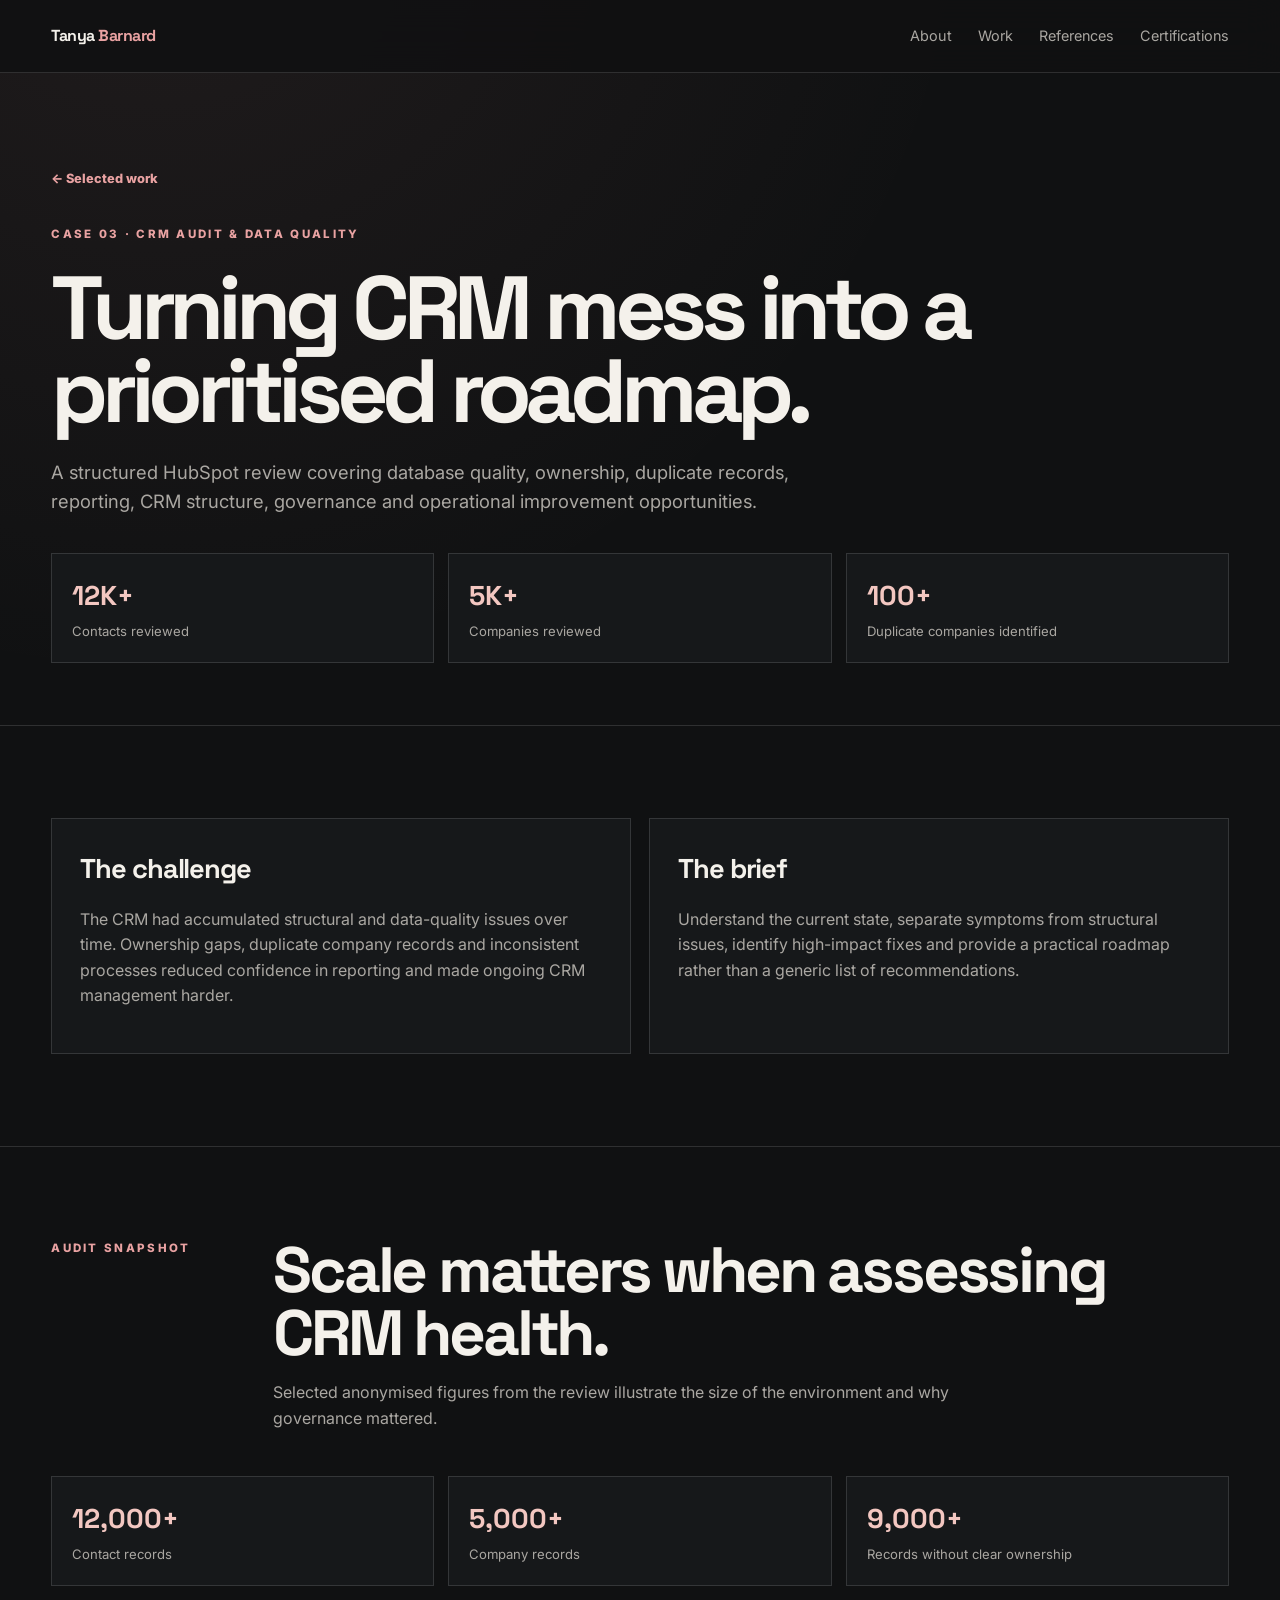
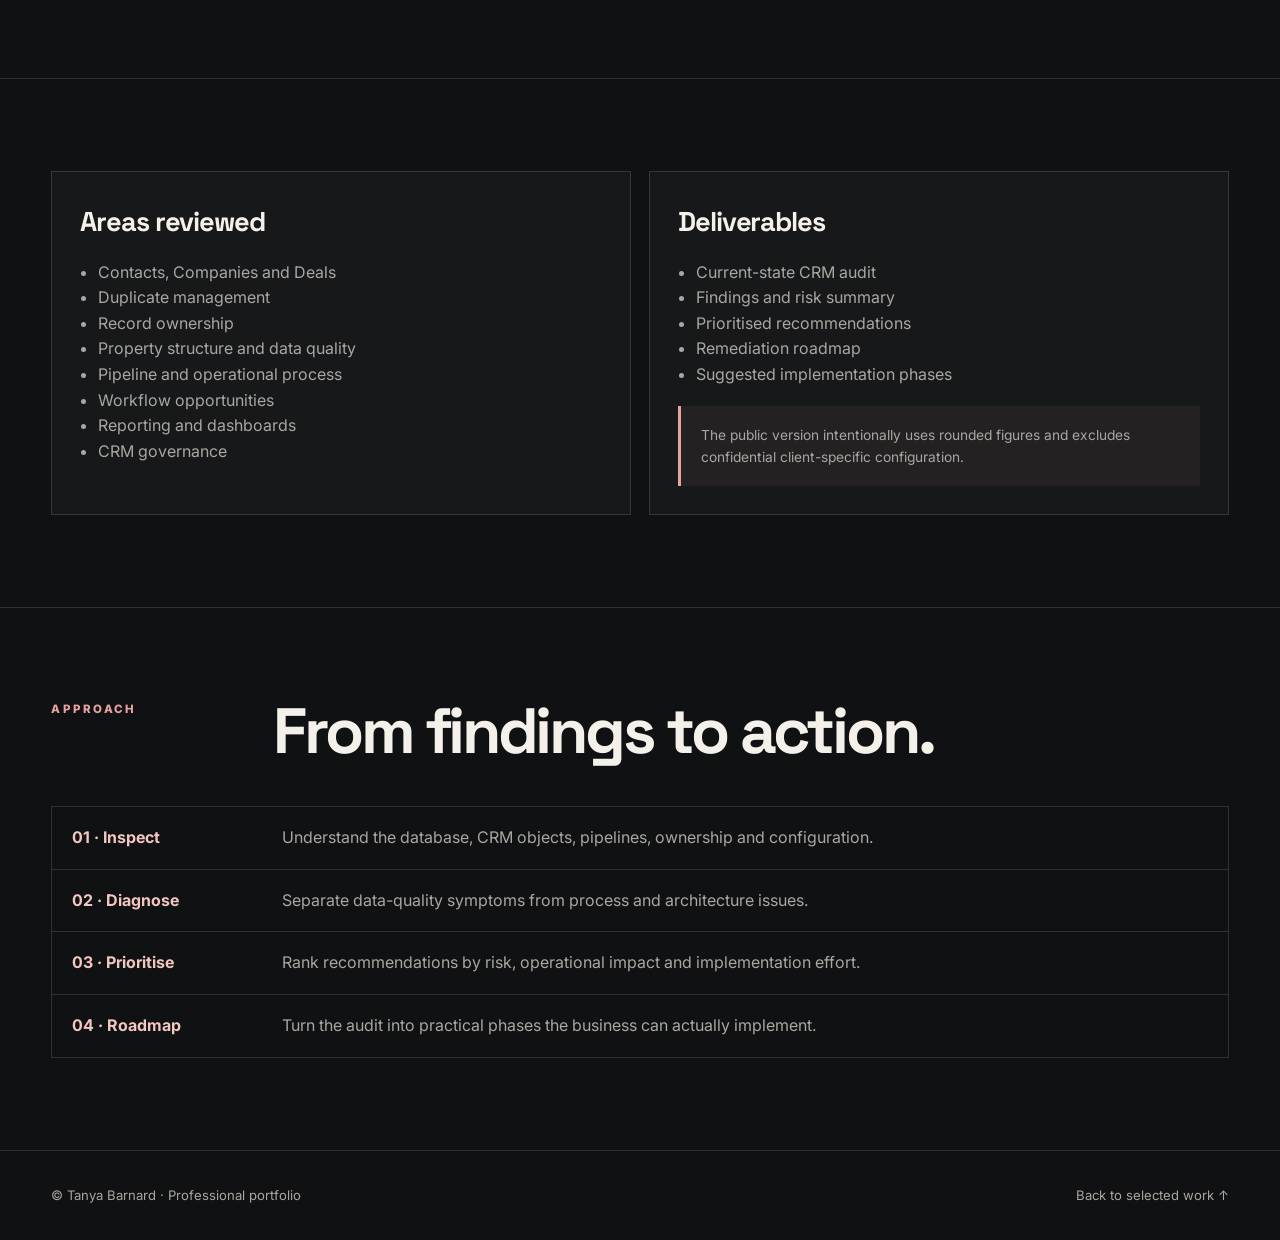
==== commit c754d0ff: "Add files via upload" ====
--- a/cases/crm-audit.html
+++ b/cases/crm-audit.html
@@ -23,7 +23,7 @@
 <header class="case-hero">
   <div class="wrap">
     <a class="back" href="../index.html#work">← Selected work</a>
-    <div class="eyebrow" style="margin-top:34px">Case 02 · CRM Audit & Data Quality</div>
+    <div class="eyebrow" style="margin-top:34px">Case 03 · CRM Audit & Data Quality</div>
     <h1>Turning CRM mess into a prioritised roadmap.</h1>
     <p>A structured HubSpot review covering database quality, ownership, duplicate records, reporting, CRM structure, governance and operational improvement opportunities.</p>
 
--- a/style.css
+++ b/style.css
@@ -321,3 +321,163 @@
   .hero h1{font-size:4.2rem}
   .ref-card{padding:30px}
 }
+
+
+/* VERIFIED CREDENTIALS */
+.credential-group{margin-top:42px}
+.credential-group-head{
+  display:flex;justify-content:space-between;gap:24px;padding-bottom:14px;margin-bottom:16px;
+  border-bottom:1px solid var(--line);font-size:.7rem;font-weight:800;letter-spacing:.14em;
+  text-transform:uppercase;color:var(--accent)
+}
+.credential-group-head span:last-child{color:var(--subtle)}
+.cert{
+  position:relative;min-height:165px;padding:22px;border:1px solid var(--line);
+  background:var(--panel);display:flex;flex-direction:column;justify-content:space-between;
+  transition:transform .22s ease,border-color .22s ease,background .22s ease
+}
+.cert:hover{border-color:rgba(233,162,162,.55);background:var(--panel-2);transform:translateY(-4px)}
+.cert small{color:var(--accent);font-weight:800;letter-spacing:.1em;text-transform:uppercase}
+.cert strong{font-family:"Space Grotesk","Inter",sans-serif;font-size:1.02rem;padding-right:22px}
+.cert-link{margin-top:24px;color:var(--muted);font-size:.72rem;font-weight:700}
+.cert-grid-small{grid-template-columns:repeat(2,1fr)}
+
+/* BADGES */
+.badge-section{margin-top:52px}
+.badge-grid{display:grid;grid-template-columns:.8fr .8fr 1.4fr;gap:16px}
+.badge-card{
+  min-height:230px;border:1px solid var(--line);background:var(--panel);padding:22px;
+  display:flex;flex-direction:column;justify-content:space-between
+}
+.badge-card img{width:100%;height:150px;object-fit:contain;margin-bottom:18px}
+.badge-card strong{font-family:"Space Grotesk","Inter",sans-serif;font-size:.95rem}
+
+/* CONTACT FOOTER */
+.footer-contact{padding:42px 0 28px;background:var(--bg);border-top:1px solid var(--line)}
+.footer-top{display:grid;grid-template-columns:1fr auto;gap:30px;align-items:center}
+.footer-identity{display:flex;flex-direction:column}
+.footer-identity strong{font-family:"Space Grotesk","Inter",sans-serif;font-size:1.08rem;color:var(--text)}
+.footer-identity span{margin-top:4px;color:var(--muted);font-size:.82rem}
+.footer-socials{display:flex;flex-wrap:wrap;gap:20px}
+.footer-socials a{display:inline-flex;align-items:center;gap:9px;color:var(--muted);font-size:.82rem;transition:color .2s ease}
+.footer-socials a:hover{color:var(--text)}
+.footer-icon{
+  display:inline-flex;width:29px;height:29px;align-items:center;justify-content:center;
+  border:1px solid var(--line-strong);color:var(--text);font-size:.78rem;font-weight:800
+}
+.footer-icon-text{font-size:.67rem;letter-spacing:-.02em}
+.footer-bottom{
+  display:flex;justify-content:space-between;gap:20px;margin-top:28px;padding-top:18px;
+  border-top:1px solid var(--line);color:var(--subtle);font-size:.74rem
+}
+
+@media(max-width:800px){
+  .credential-group-head{flex-direction:column;gap:5px}
+  .cert-grid-small{grid-template-columns:1fr}
+  .badge-grid{grid-template-columns:1fr}
+  .footer-top{grid-template-columns:1fr}
+  .footer-socials{flex-direction:column;gap:12px}
+  .footer-bottom{flex-direction:column;gap:6px}
+}
+
+
+/* CASE STUDY VISUALS */
+.case-visual{
+  margin-top:28px;
+  border:1px solid var(--line);
+  background:var(--panel);
+  padding:16px;
+}
+.case-visual img{
+  width:100%;
+  height:auto;
+  object-fit:contain;
+  background:#f7f4ee;
+}
+.visual-caption{
+  margin:12px 2px 0;
+  color:var(--muted);
+  font-size:.78rem;
+  line-height:1.5;
+}
+.proof-grid{
+  display:grid;
+  grid-template-columns:repeat(2,1fr);
+  gap:16px;
+  margin-top:22px;
+}
+.proof-card{
+  border:1px solid var(--line);
+  background:var(--panel);
+  padding:14px;
+}
+.proof-card img{
+  width:100%;
+  height:auto;
+  object-fit:contain;
+  background:#fff;
+}
+.proof-card h4{
+  font-family:"Space Grotesk","Inter",sans-serif;
+  margin:14px 0 4px;
+  font-size:1rem;
+}
+.proof-card p{
+  color:var(--muted);
+  font-size:.78rem;
+  margin:0;
+}
+.outreach-funnel img{
+  background:#fff;
+}
+@media(max-width:800px){
+  .proof-grid{grid-template-columns:1fr}
+}
+
+
+/* EARLIER COMMERCIAL & PROPERTY EXPERIENCE */
+.background-grid{
+  display:grid;
+  grid-template-columns:repeat(3,1fr);
+  gap:16px;
+}
+.background-card{
+  min-height:260px;
+  padding:26px;
+  border:1px solid var(--line);
+  background:var(--panel);
+  transition:transform .22s ease,border-color .22s ease;
+}
+.background-card:hover{
+  transform:translateY(-4px);
+  border-color:rgba(233,162,162,.5);
+}
+.background-number{
+  color:var(--accent);
+  font-size:.7rem;
+  font-weight:800;
+  letter-spacing:.14em;
+  margin-bottom:34px;
+}
+.background-card h3{
+  font-family:"Space Grotesk","Inter",sans-serif;
+  font-size:1.35rem;
+  line-height:1.08;
+  margin:0 0 14px;
+}
+.background-card p{
+  color:var(--muted);
+  font-size:.9rem;
+  margin:0;
+}
+.background-note{
+  margin-top:20px;
+  padding:18px 20px;
+  border-left:3px solid var(--accent);
+  background:rgba(233,162,162,.05);
+  color:var(--muted);
+  font-size:.86rem;
+}
+@media(max-width:900px){
+  .background-grid{grid-template-columns:1fr}
+}
